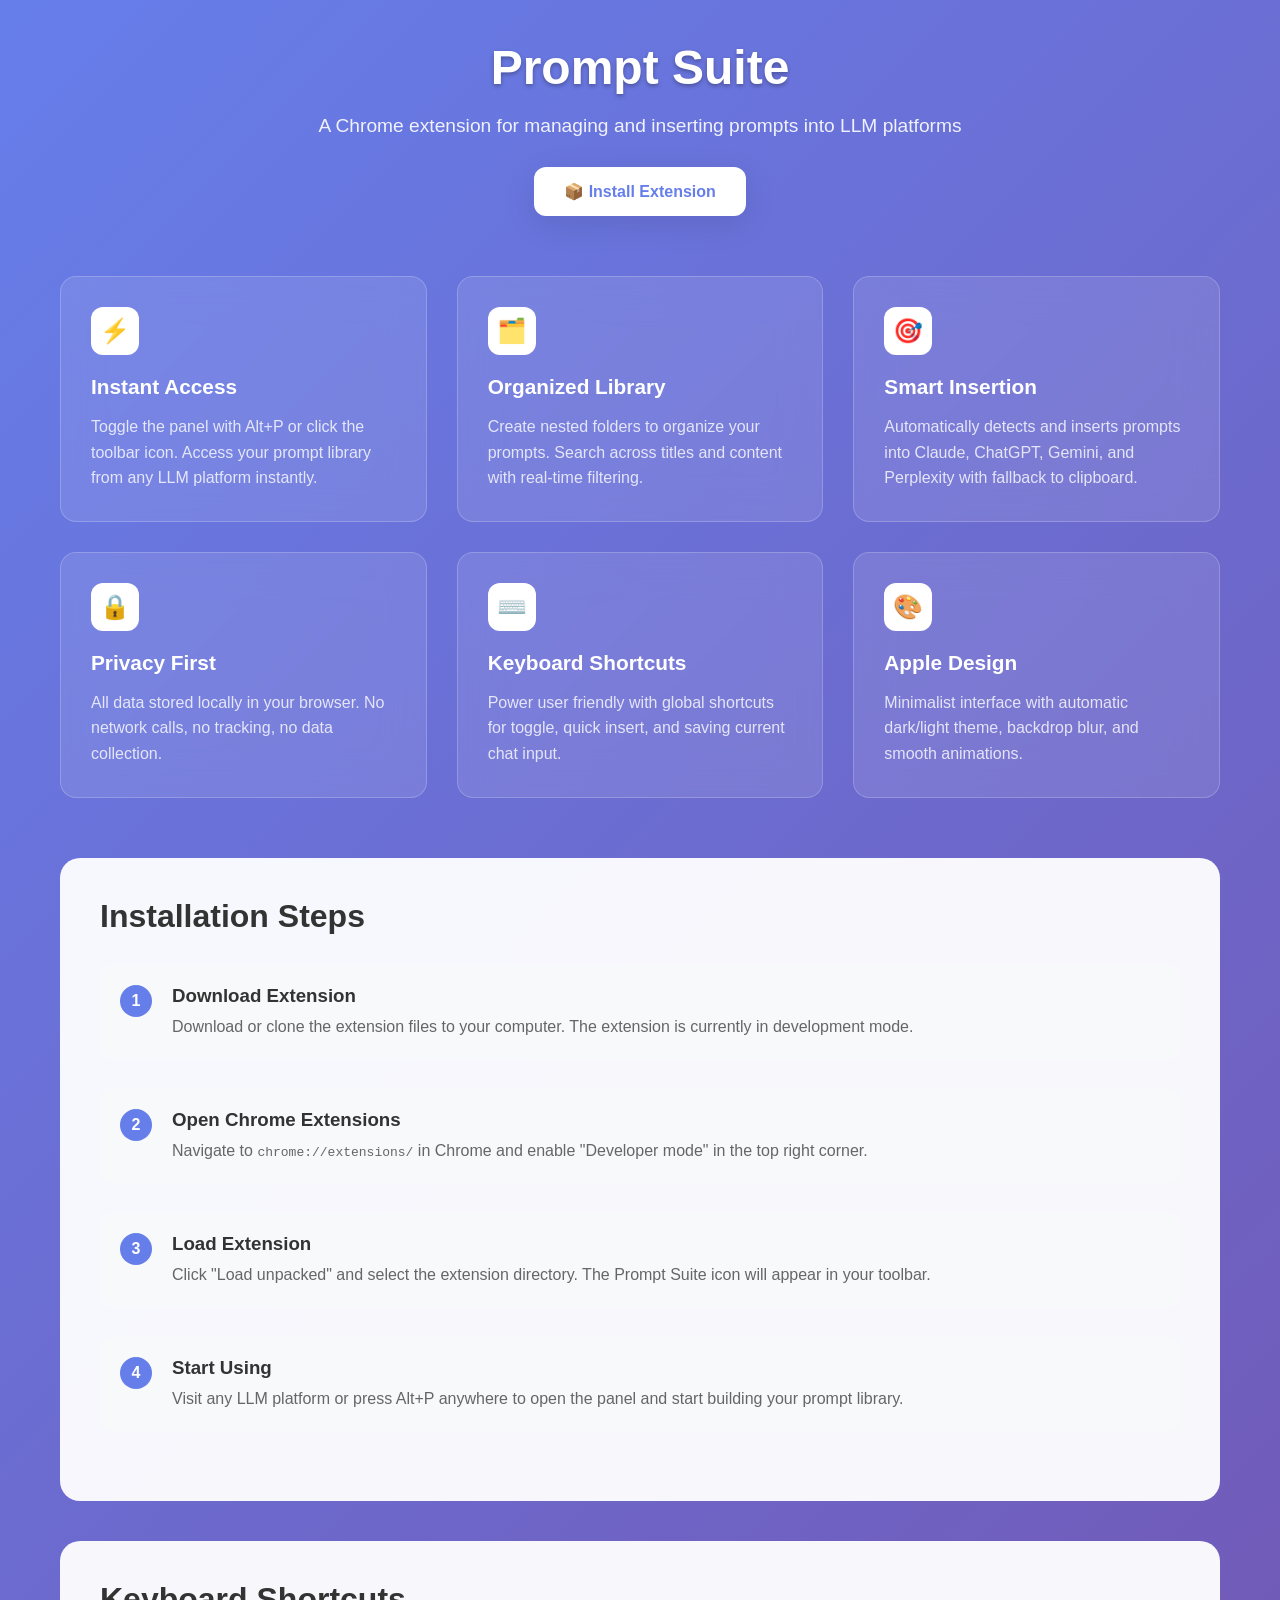
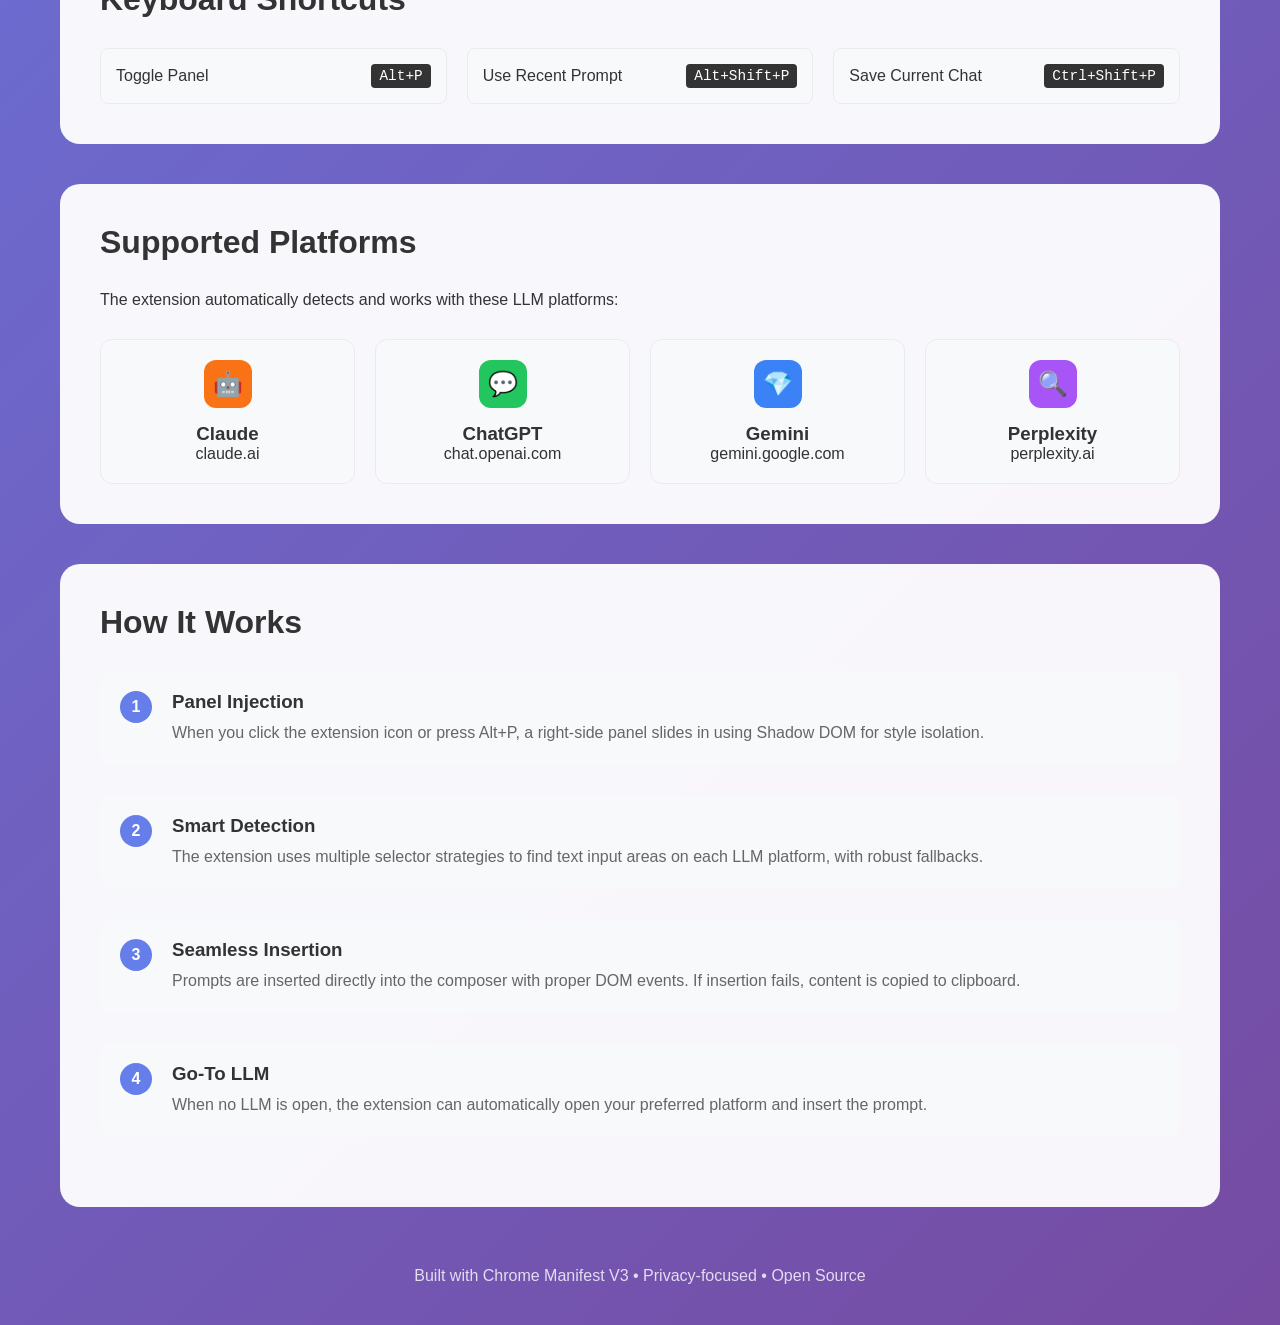
==== demo/index.html @ 26f1d1a6 "Update extension name and remove Grok support to streamline functionality Rename the Chrome extensio" ====
<!DOCTYPE html>
<html lang="en">
<head>
    <meta charset="UTF-8">
    <meta name="viewport" content="width=device-width, initial-scale=1.0">
    <title>Prompt Suite Chrome Extension - Demo</title>
    <style>
        * {
            margin: 0;
            padding: 0;
            box-sizing: border-box;
        }
        
        body {
            font-family: -apple-system, BlinkMacSystemFont, 'Segoe UI', Roboto, sans-serif;
            background: linear-gradient(135deg, #667eea 0%, #764ba2 100%);
            min-height: 100vh;
            color: #333;
        }
        
        .container {
            max-width: 1200px;
            margin: 0 auto;
            padding: 40px 20px;
        }
        
        .header {
            text-align: center;
            margin-bottom: 60px;
        }
        
        .header h1 {
            font-size: 3rem;
            font-weight: 700;
            color: white;
            margin-bottom: 20px;
            text-shadow: 0 2px 4px rgba(0,0,0,0.3);
        }
        
        .header p {
            font-size: 1.2rem;
            color: rgba(255,255,255,0.9);
            margin-bottom: 30px;
        }
        
        .install-button {
            display: inline-flex;
            align-items: center;
            gap: 12px;
            background: white;
            color: #667eea;
            padding: 15px 30px;
            border-radius: 12px;
            text-decoration: none;
            font-weight: 600;
            box-shadow: 0 8px 32px rgba(0,0,0,0.1);
            transition: all 0.3s ease;
        }
        
        .install-button:hover {
            transform: translateY(-2px);
            box-shadow: 0 12px 40px rgba(0,0,0,0.15);
        }
        
        .features {
            display: grid;
            grid-template-columns: repeat(auto-fit, minmax(300px, 1fr));
            gap: 30px;
            margin-bottom: 60px;
        }
        
        .feature-card {
            background: rgba(255,255,255,0.1);
            backdrop-filter: blur(20px);
            border-radius: 16px;
            padding: 30px;
            border: 1px solid rgba(255,255,255,0.2);
        }
        
        .feature-icon {
            width: 48px;
            height: 48px;
            background: white;
            border-radius: 12px;
            display: flex;
            align-items: center;
            justify-content: center;
            margin-bottom: 20px;
            font-size: 24px;
        }
        
        .feature-card h3 {
            color: white;
            font-size: 1.3rem;
            margin-bottom: 15px;
        }
        
        .feature-card p {
            color: rgba(255,255,255,0.8);
            line-height: 1.6;
        }
        
        .demo-section {
            background: rgba(255,255,255,0.95);
            border-radius: 20px;
            padding: 40px;
            margin-bottom: 40px;
        }
        
        .demo-section h2 {
            font-size: 2rem;
            margin-bottom: 30px;
            color: #333;
        }
        
        .step {
            display: flex;
            align-items: flex-start;
            margin-bottom: 30px;
            padding: 20px;
            background: #f8f9fa;
            border-radius: 12px;
        }
        
        .step-number {
            width: 32px;
            height: 32px;
            background: #667eea;
            color: white;
            border-radius: 50%;
            display: flex;
            align-items: center;
            justify-content: center;
            font-weight: 600;
            margin-right: 20px;
            flex-shrink: 0;
        }
        
        .step-content h3 {
            margin-bottom: 8px;
            color: #333;
        }
        
        .step-content p {
            color: #666;
            line-height: 1.5;
        }
        
        .keyboard-shortcuts {
            display: grid;
            grid-template-columns: repeat(auto-fit, minmax(250px, 1fr));
            gap: 20px;
        }
        
        .shortcut {
            display: flex;
            justify-content: space-between;
            align-items: center;
            padding: 15px;
            background: #f8f9fa;
            border-radius: 8px;
            border: 1px solid #e9ecef;
        }
        
        .shortcut-key {
            background: #333;
            color: white;
            padding: 4px 8px;
            border-radius: 4px;
            font-family: monospace;
            font-size: 0.9rem;
        }
        
        .platforms {
            display: grid;
            grid-template-columns: repeat(auto-fit, minmax(200px, 1fr));
            gap: 20px;
            margin-top: 30px;
        }
        
        .platform {
            text-align: center;
            padding: 20px;
            background: #f8f9fa;
            border-radius: 12px;
            border: 1px solid #e9ecef;
        }
        
        .platform-icon {
            width: 48px;
            height: 48px;
            margin: 0 auto 15px;
            border-radius: 12px;
            display: flex;
            align-items: center;
            justify-content: center;
            font-size: 24px;
            color: white;
        }
        
        .claude { background: #f97316; }
        .chatgpt { background: #22c55e; }
        .gemini { background: #3b82f6; }
        .perplexity { background: #a855f7; }
        
        .footer {
            text-align: center;
            color: rgba(255,255,255,0.8);
            margin-top: 60px;
        }
        
        @media (max-width: 768px) {
            .header h1 {
                font-size: 2rem;
            }
            
            .container {
                padding: 20px 15px;
            }
            
            .demo-section {
                padding: 25px;
            }
            
            .step {
                flex-direction: column;
                text-align: center;
            }
            
            .step-number {
                margin-right: 0;
                margin-bottom: 15px;
            }
        }
    </style>
</head>
<body>
    <div class="container">
        <div class="header">
            <h1>Prompt Suite</h1>
            <p>A Chrome extension for managing and inserting prompts into LLM platforms</p>
            <a href="#installation" class="install-button">
                📦 Install Extension
            </a>
        </div>

        <div class="features">
            <div class="feature-card">
                <div class="feature-icon">⚡</div>
                <h3>Instant Access</h3>
                <p>Toggle the panel with Alt+P or click the toolbar icon. Access your prompt library from any LLM platform instantly.</p>
            </div>
            
            <div class="feature-card">
                <div class="feature-icon">🗂️</div>
                <h3>Organized Library</h3>
                <p>Create nested folders to organize your prompts. Search across titles and content with real-time filtering.</p>
            </div>
            
            <div class="feature-card">
                <div class="feature-icon">🎯</div>
                <h3>Smart Insertion</h3>
                <p>Automatically detects and inserts prompts into Claude, ChatGPT, Gemini, and Perplexity with fallback to clipboard.</p>
            </div>
            
            <div class="feature-card">
                <div class="feature-icon">🔒</div>
                <h3>Privacy First</h3>
                <p>All data stored locally in your browser. No network calls, no tracking, no data collection.</p>
            </div>
            
            <div class="feature-card">
                <div class="feature-icon">⌨️</div>
                <h3>Keyboard Shortcuts</h3>
                <p>Power user friendly with global shortcuts for toggle, quick insert, and saving current chat input.</p>
            </div>
            
            <div class="feature-card">
                <div class="feature-icon">🎨</div>
                <h3>Apple Design</h3>
                <p>Minimalist interface with automatic dark/light theme, backdrop blur, and smooth animations.</p>
            </div>
        </div>

        <div class="demo-section">
            <h2 id="installation">Installation Steps</h2>
            
            <div class="step">
                <div class="step-number">1</div>
                <div class="step-content">
                    <h3>Download Extension</h3>
                    <p>Download or clone the extension files to your computer. The extension is currently in development mode.</p>
                </div>
            </div>
            
            <div class="step">
                <div class="step-number">2</div>
                <div class="step-content">
                    <h3>Open Chrome Extensions</h3>
                    <p>Navigate to <code>chrome://extensions/</code> in Chrome and enable "Developer mode" in the top right corner.</p>
                </div>
            </div>
            
            <div class="step">
                <div class="step-number">3</div>
                <div class="step-content">
                    <h3>Load Extension</h3>
                    <p>Click "Load unpacked" and select the extension directory. The Prompt Suite icon will appear in your toolbar.</p>
                </div>
            </div>
            
            <div class="step">
                <div class="step-number">4</div>
                <div class="step-content">
                    <h3>Start Using</h3>
                    <p>Visit any LLM platform or press Alt+P anywhere to open the panel and start building your prompt library.</p>
                </div>
            </div>
        </div>

        <div class="demo-section">
            <h2>Keyboard Shortcuts</h2>
            <div class="keyboard-shortcuts">
                <div class="shortcut">
                    <span>Toggle Panel</span>
                    <span class="shortcut-key">Alt+P</span>
                </div>
                <div class="shortcut">
                    <span>Use Recent Prompt</span>
                    <span class="shortcut-key">Alt+Shift+P</span>
                </div>
                <div class="shortcut">
                    <span>Save Current Chat</span>
                    <span class="shortcut-key">Ctrl+Shift+P</span>
                </div>
            </div>
        </div>

        <div class="demo-section">
            <h2>Supported Platforms</h2>
            <p>The extension automatically detects and works with these LLM platforms:</p>
            
            <div class="platforms">
                <div class="platform">
                    <div class="platform-icon claude">🤖</div>
                    <h3>Claude</h3>
                    <p>claude.ai</p>
                </div>
                
                <div class="platform">
                    <div class="platform-icon chatgpt">💬</div>
                    <h3>ChatGPT</h3>
                    <p>chat.openai.com</p>
                </div>
                
                <div class="platform">
                    <div class="platform-icon gemini">💎</div>
                    <h3>Gemini</h3>
                    <p>gemini.google.com</p>
                </div>
                
                <div class="platform">
                    <div class="platform-icon perplexity">🔍</div>
                    <h3>Perplexity</h3>
                    <p>perplexity.ai</p>
                </div>
            </div>
        </div>

        <div class="demo-section">
            <h2>How It Works</h2>
            
            <div class="step">
                <div class="step-number">1</div>
                <div class="step-content">
                    <h3>Panel Injection</h3>
                    <p>When you click the extension icon or press Alt+P, a right-side panel slides in using Shadow DOM for style isolation.</p>
                </div>
            </div>
            
            <div class="step">
                <div class="step-number">2</div>
                <div class="step-content">
                    <h3>Smart Detection</h3>
                    <p>The extension uses multiple selector strategies to find text input areas on each LLM platform, with robust fallbacks.</p>
                </div>
            </div>
            
            <div class="step">
                <div class="step-number">3</div>
                <div class="step-content">
                    <h3>Seamless Insertion</h3>
                    <p>Prompts are inserted directly into the composer with proper DOM events. If insertion fails, content is copied to clipboard.</p>
                </div>
            </div>
            
            <div class="step">
                <div class="step-number">4</div>
                <div class="step-content">
                    <h3>Go-To LLM</h3>
                    <p>When no LLM is open, the extension can automatically open your preferred platform and insert the prompt.</p>
                </div>
            </div>
        </div>

        <div class="footer">
            <p>Built with Chrome Manifest V3 • Privacy-focused • Open Source</p>
        </div>
    </div>
</body>
</html>
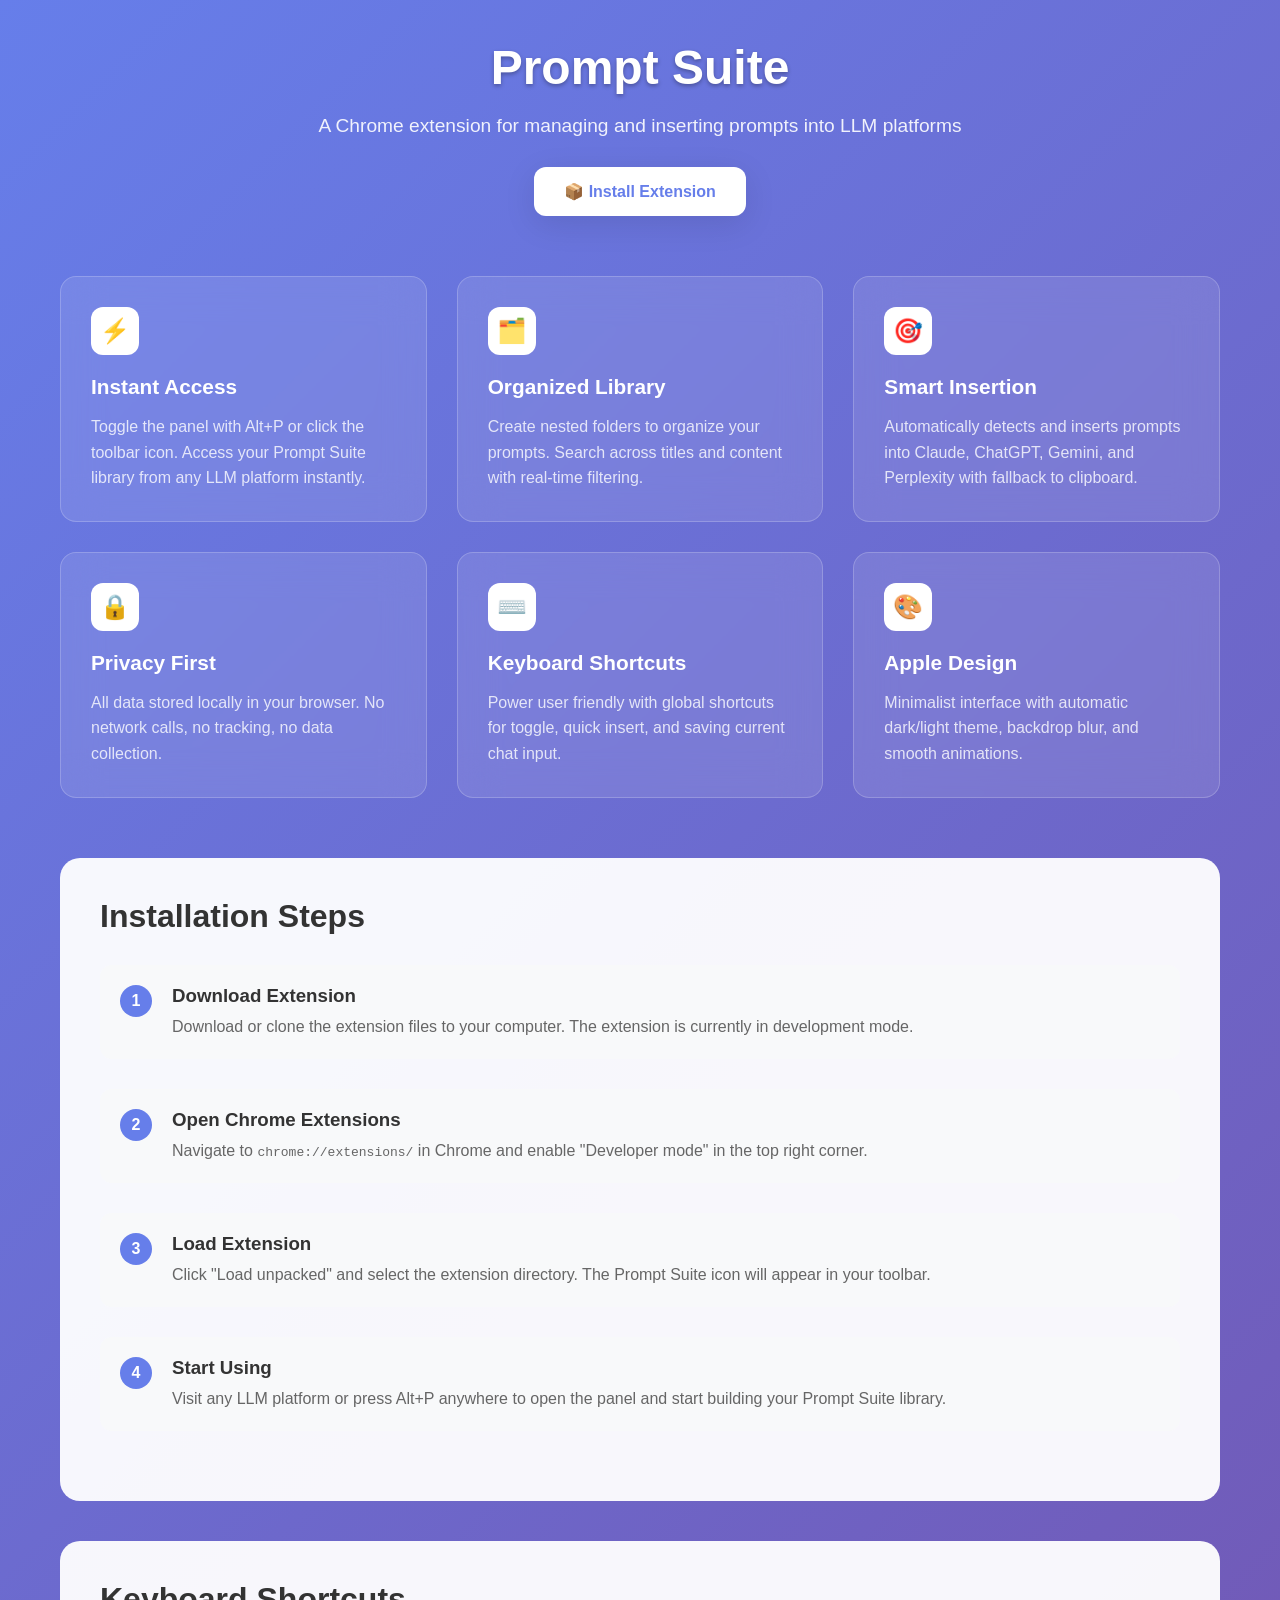
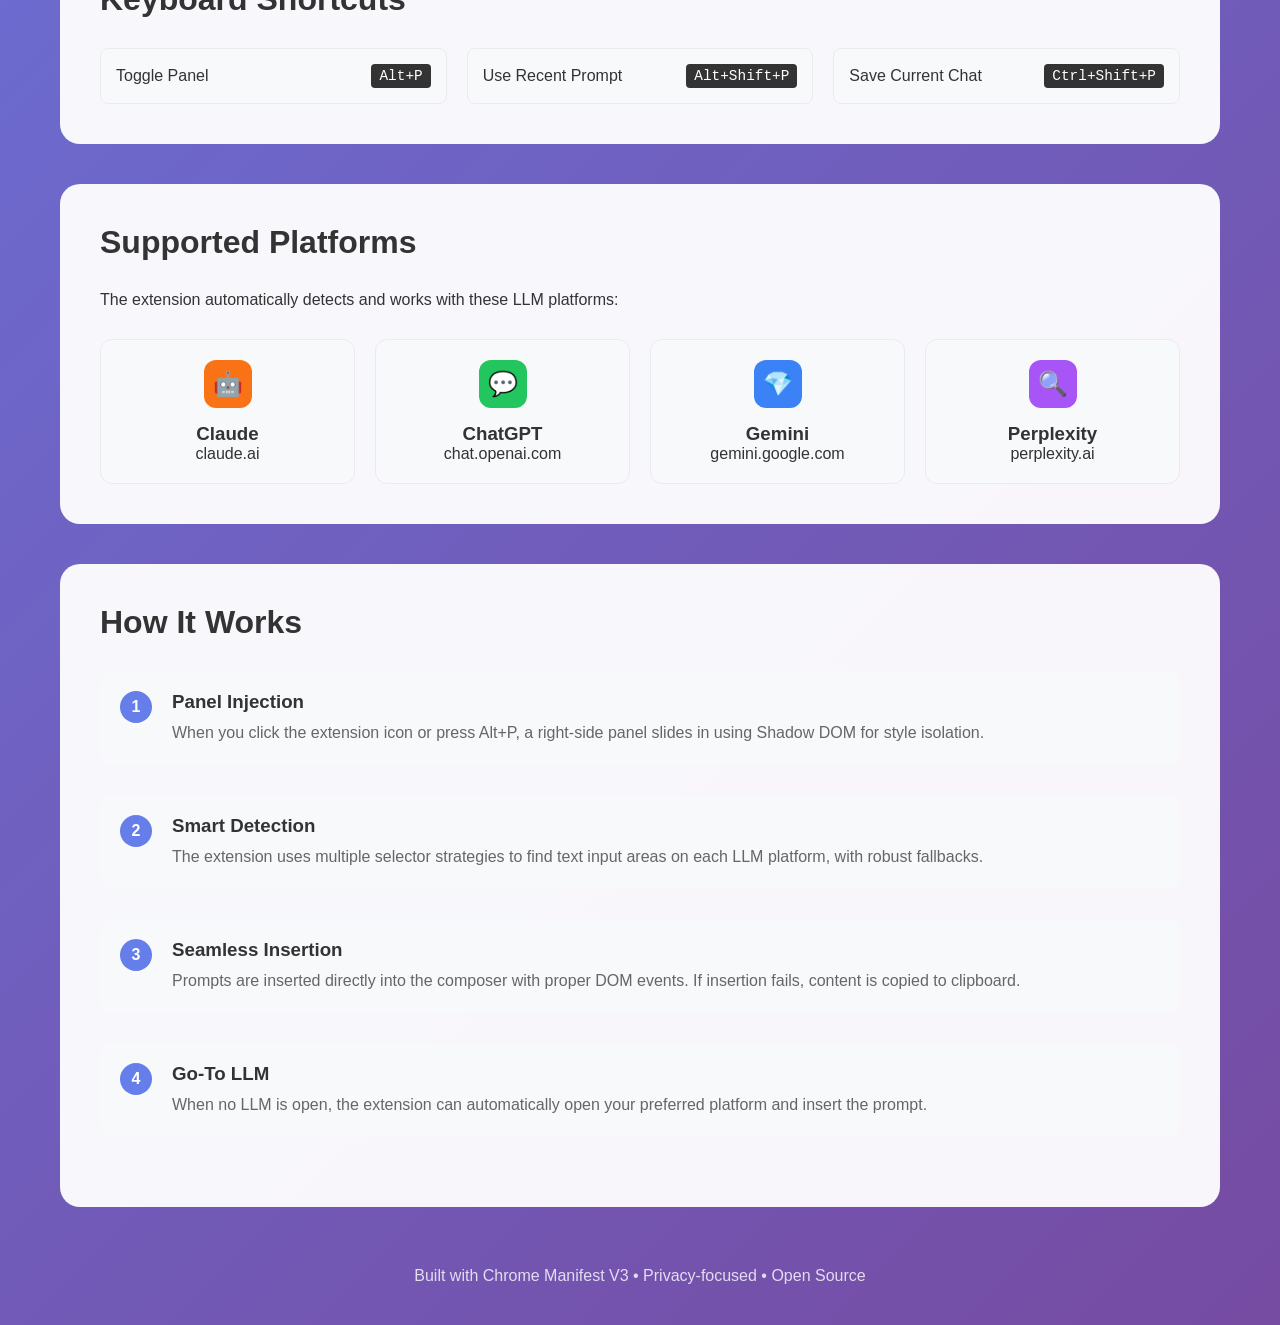
==== commit a7272f6b: "Update user-facing text to refer to the Prompt Suite Update all instances of "Prompt library" to "Pr" ====
--- a/demo/index.html
+++ b/demo/index.html
@@ -248,7 +248,7 @@
             <div class="feature-card">
                 <div class="feature-icon">⚡</div>
                 <h3>Instant Access</h3>
-                <p>Toggle the panel with Alt+P or click the toolbar icon. Access your prompt library from any LLM platform instantly.</p>
+                <p>Toggle the panel with Alt+P or click the toolbar icon. Access your Prompt Suite library from any LLM platform instantly.</p>
             </div>
             
             <div class="feature-card">
@@ -313,7 +313,7 @@
                 <div class="step-number">4</div>
                 <div class="step-content">
                     <h3>Start Using</h3>
-                    <p>Visit any LLM platform or press Alt+P anywhere to open the panel and start building your prompt library.</p>
+                    <p>Visit any LLM platform or press Alt+P anywhere to open the panel and start building your Prompt Suite library.</p>
                 </div>
             </div>
         </div>
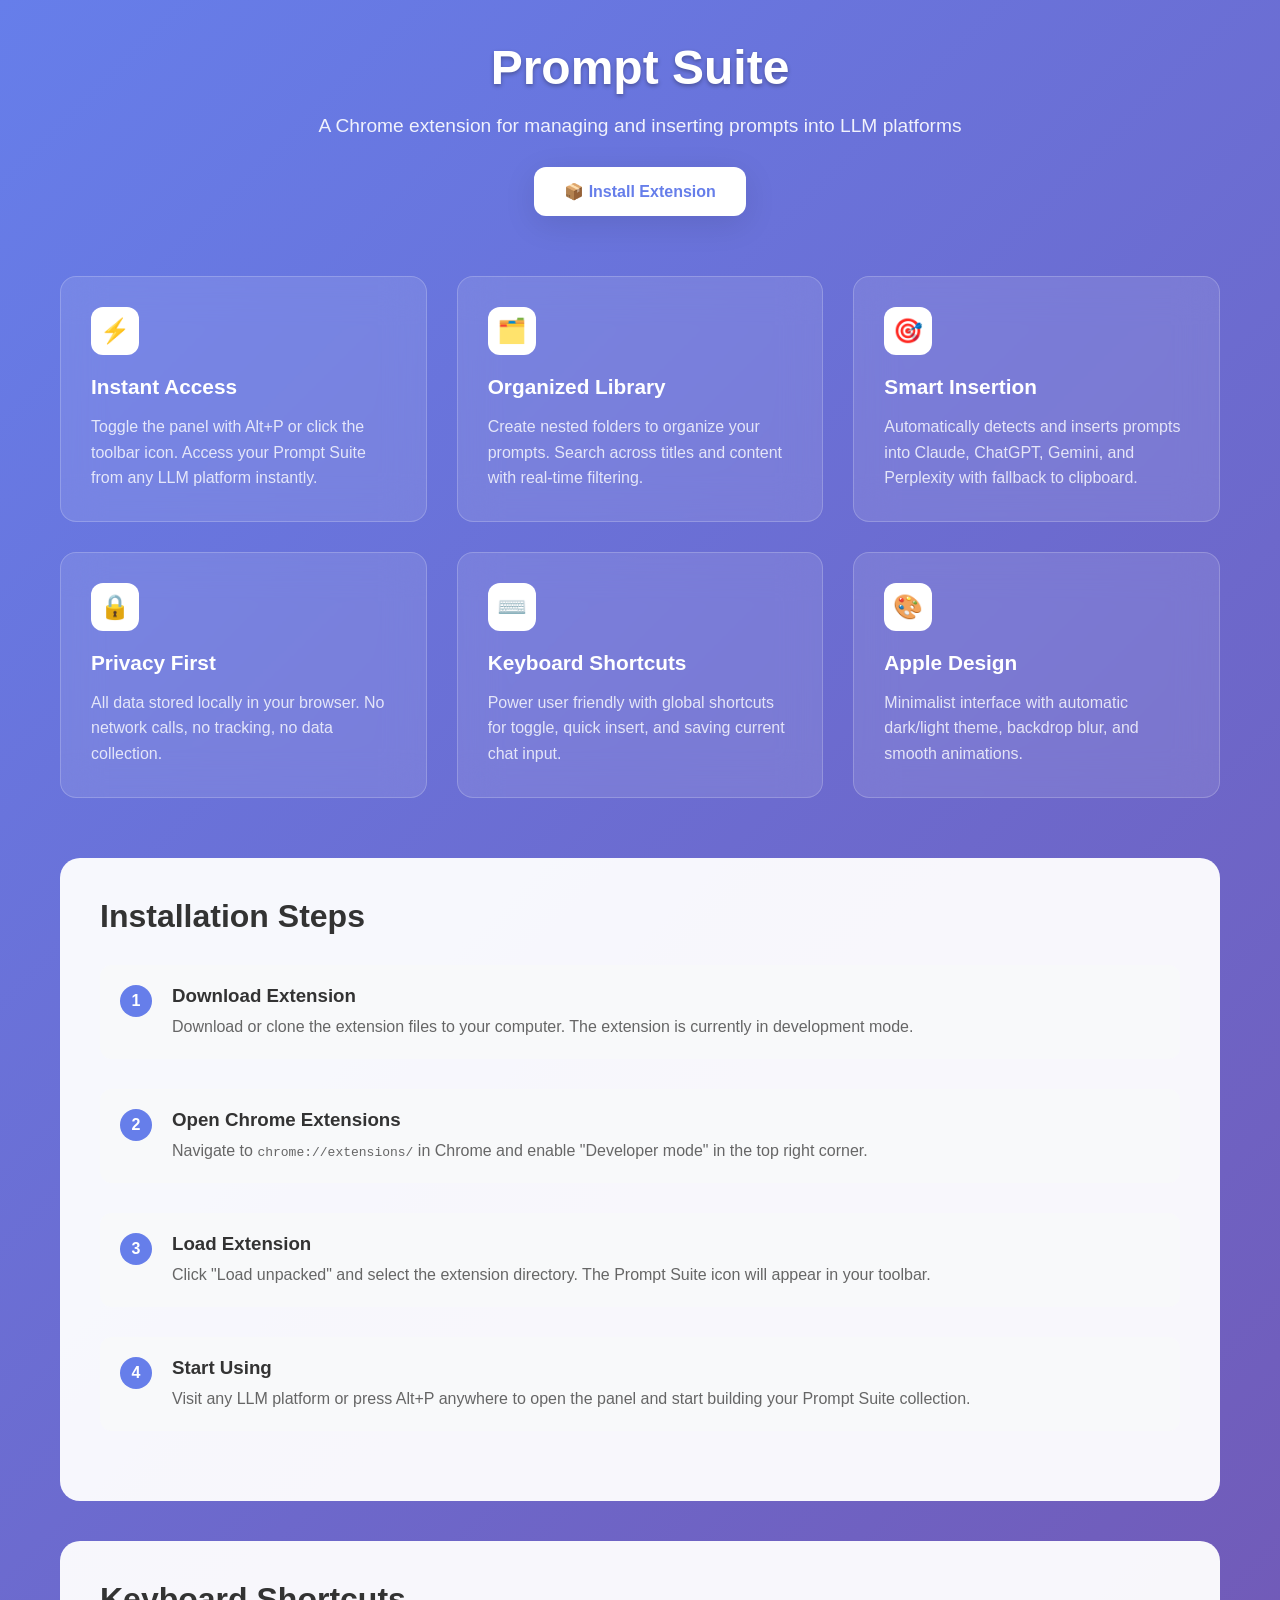
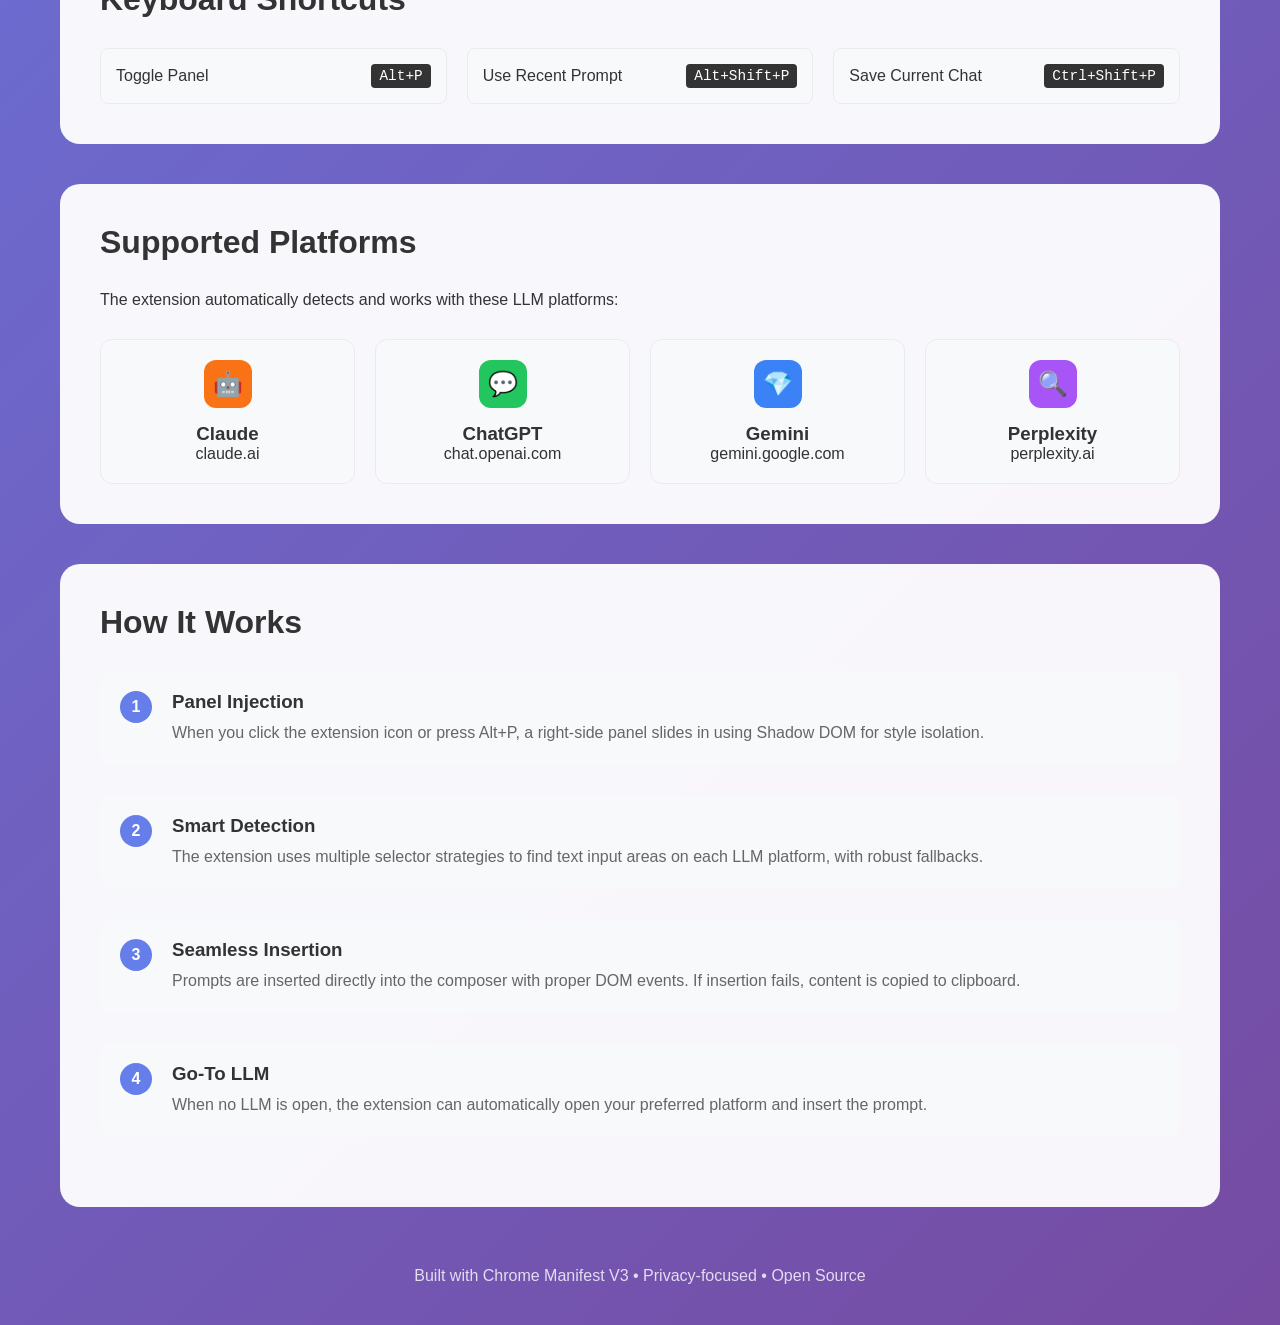
==== commit 39771db2: "Update user-facing text to remove "library" reference Adjust all user-facing text to refer to "Promp" ====
--- a/demo/index.html
+++ b/demo/index.html
@@ -248,7 +248,7 @@
             <div class="feature-card">
                 <div class="feature-icon">⚡</div>
                 <h3>Instant Access</h3>
-                <p>Toggle the panel with Alt+P or click the toolbar icon. Access your Prompt Suite library from any LLM platform instantly.</p>
+                <p>Toggle the panel with Alt+P or click the toolbar icon. Access your Prompt Suite from any LLM platform instantly.</p>
             </div>
             
             <div class="feature-card">
@@ -313,7 +313,7 @@
                 <div class="step-number">4</div>
                 <div class="step-content">
                     <h3>Start Using</h3>
-                    <p>Visit any LLM platform or press Alt+P anywhere to open the panel and start building your Prompt Suite library.</p>
+                    <p>Visit any LLM platform or press Alt+P anywhere to open the panel and start building your Prompt Suite collection.</p>
                 </div>
             </div>
         </div>
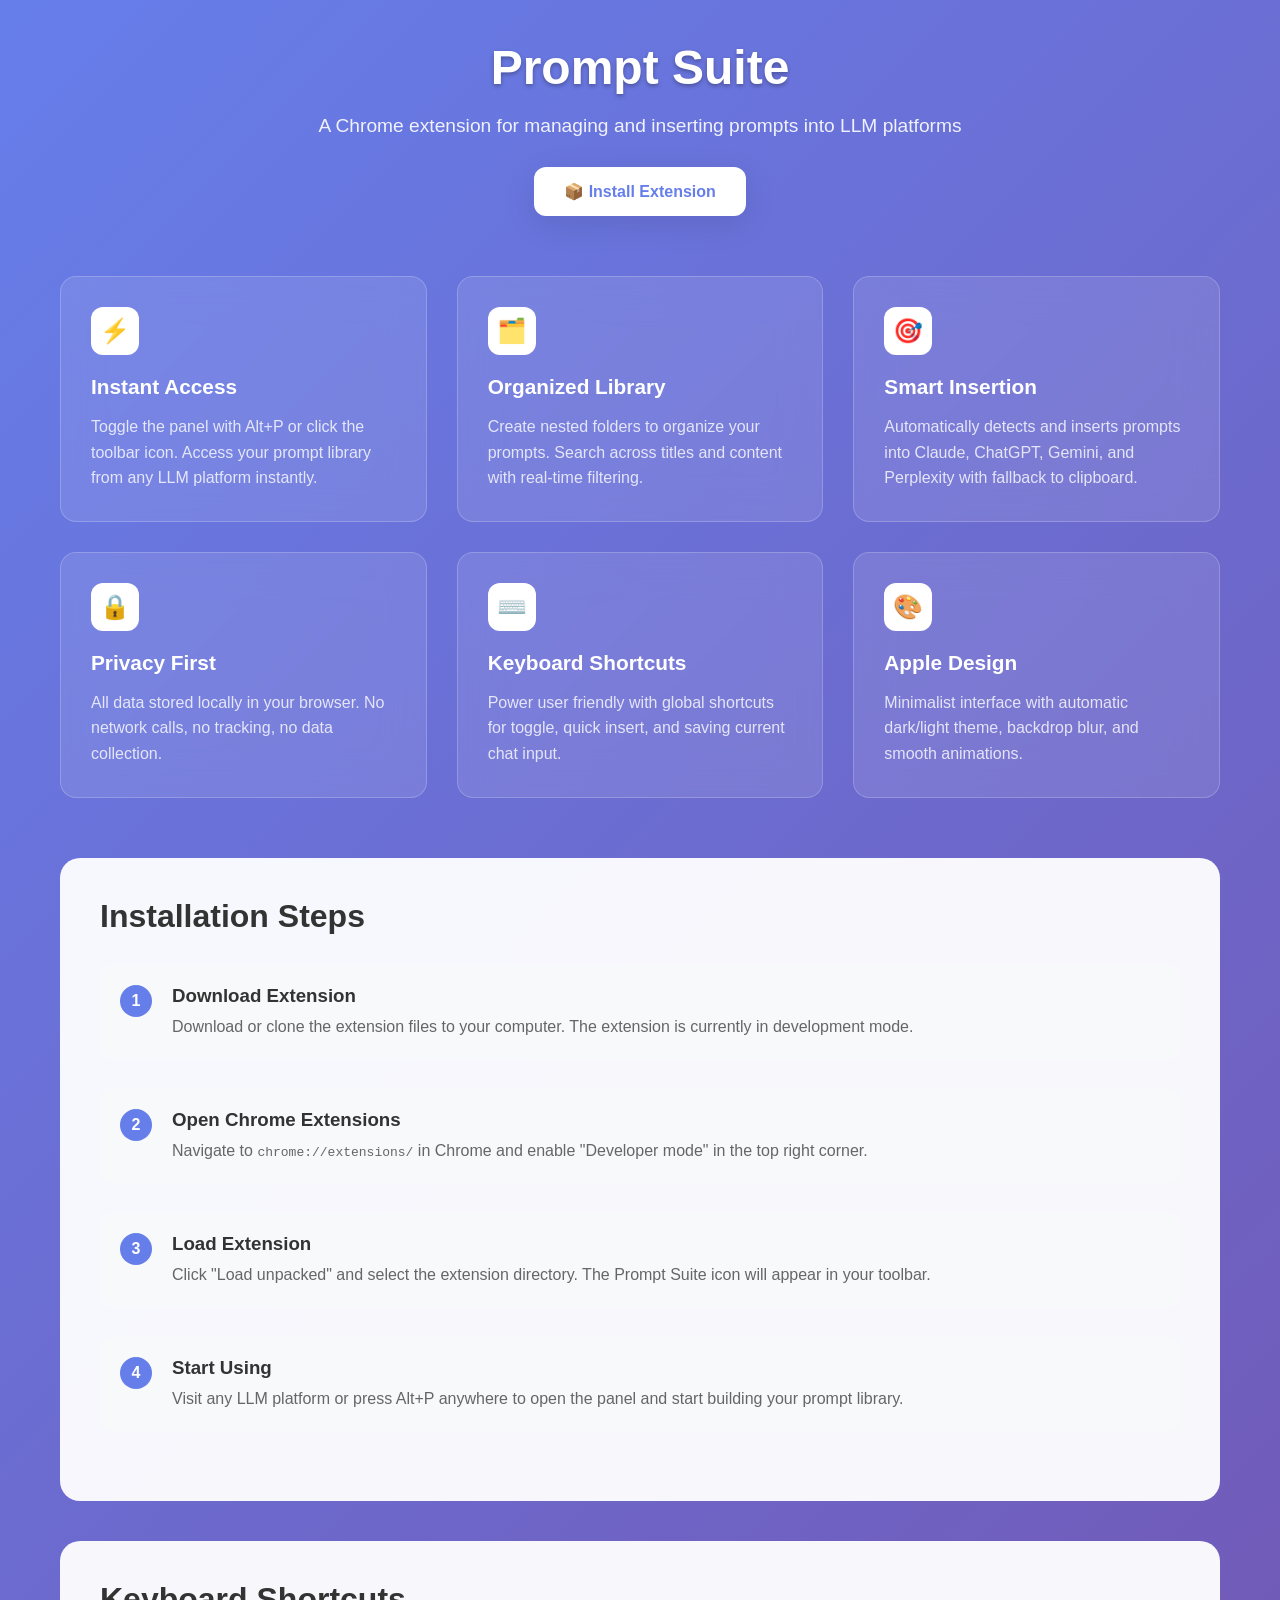
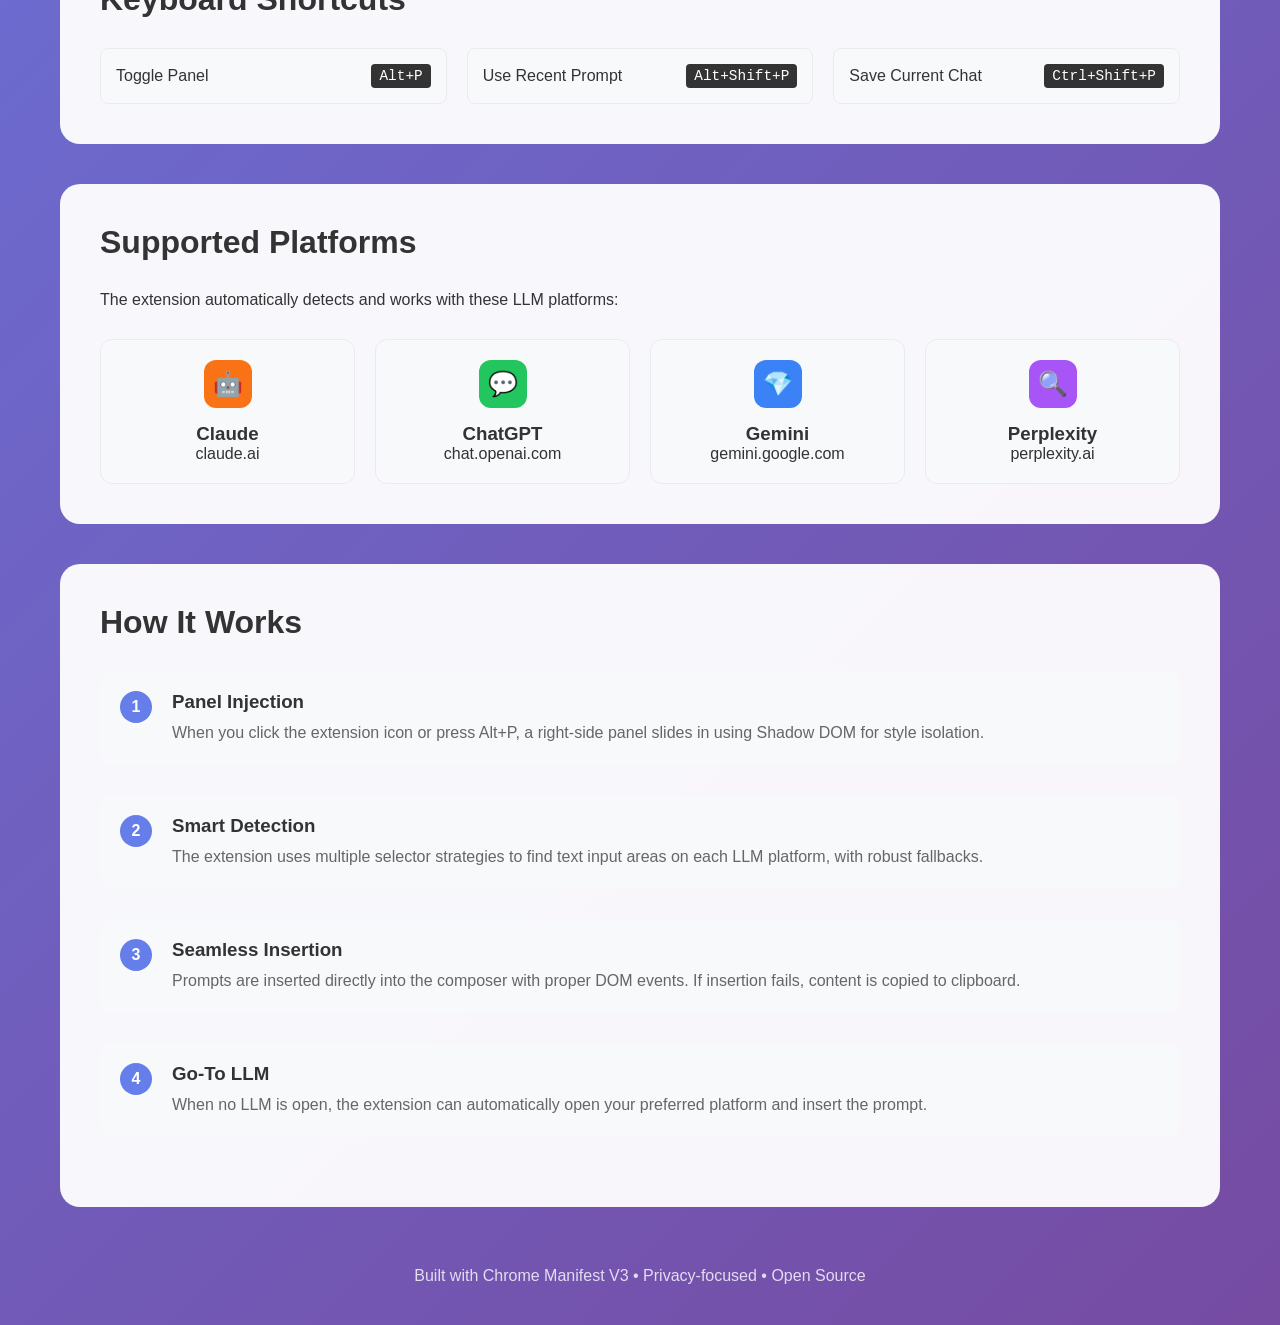
==== commit dd33b7f2: "Update extension name to Prompt Library for consistency Refactors the Chrome extension's codebase an" ====
--- a/demo/index.html
+++ b/demo/index.html
@@ -248,7 +248,7 @@
             <div class="feature-card">
                 <div class="feature-icon">⚡</div>
                 <h3>Instant Access</h3>
-                <p>Toggle the panel with Alt+P or click the toolbar icon. Access your Prompt Suite from any LLM platform instantly.</p>
+                <p>Toggle the panel with Alt+P or click the toolbar icon. Access your prompt library from any LLM platform instantly.</p>
             </div>
             
             <div class="feature-card">
@@ -313,7 +313,7 @@
                 <div class="step-number">4</div>
                 <div class="step-content">
                     <h3>Start Using</h3>
-                    <p>Visit any LLM platform or press Alt+P anywhere to open the panel and start building your Prompt Suite collection.</p>
+                    <p>Visit any LLM platform or press Alt+P anywhere to open the panel and start building your prompt library.</p>
                 </div>
             </div>
         </div>
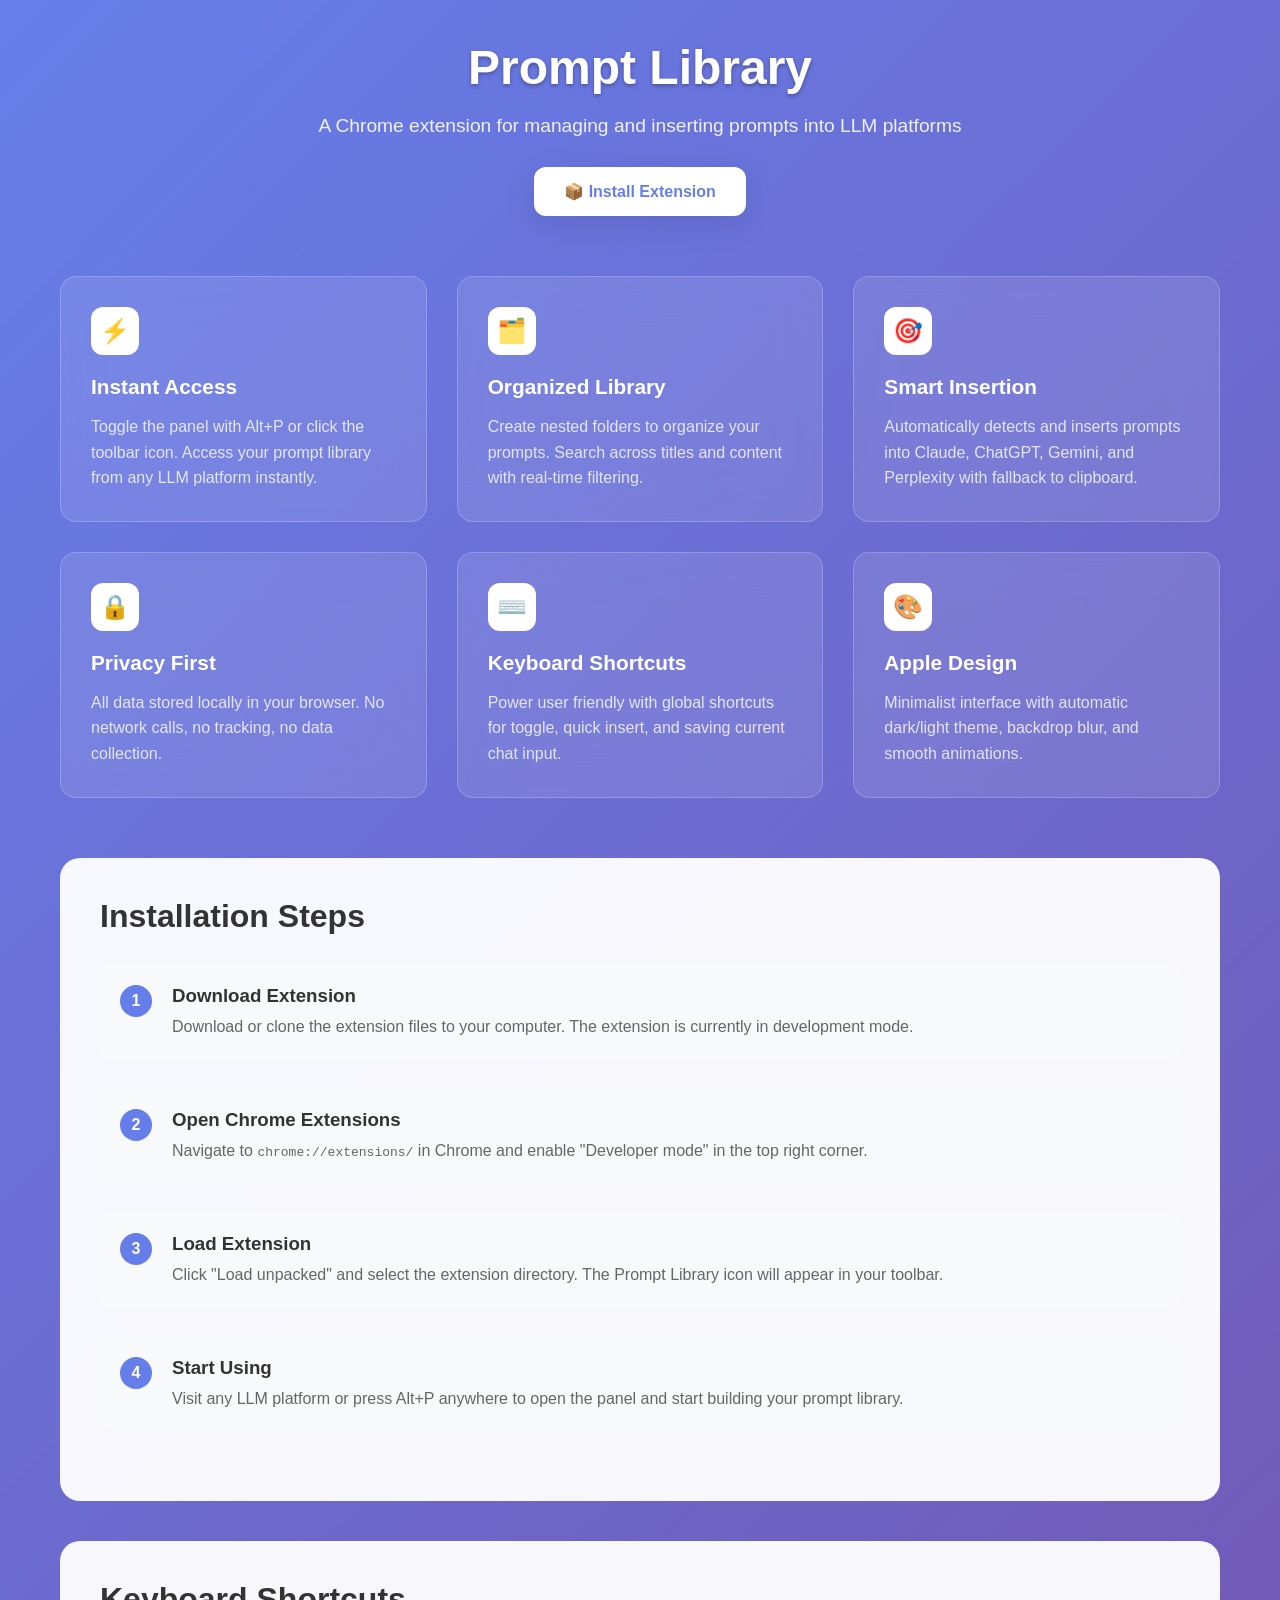
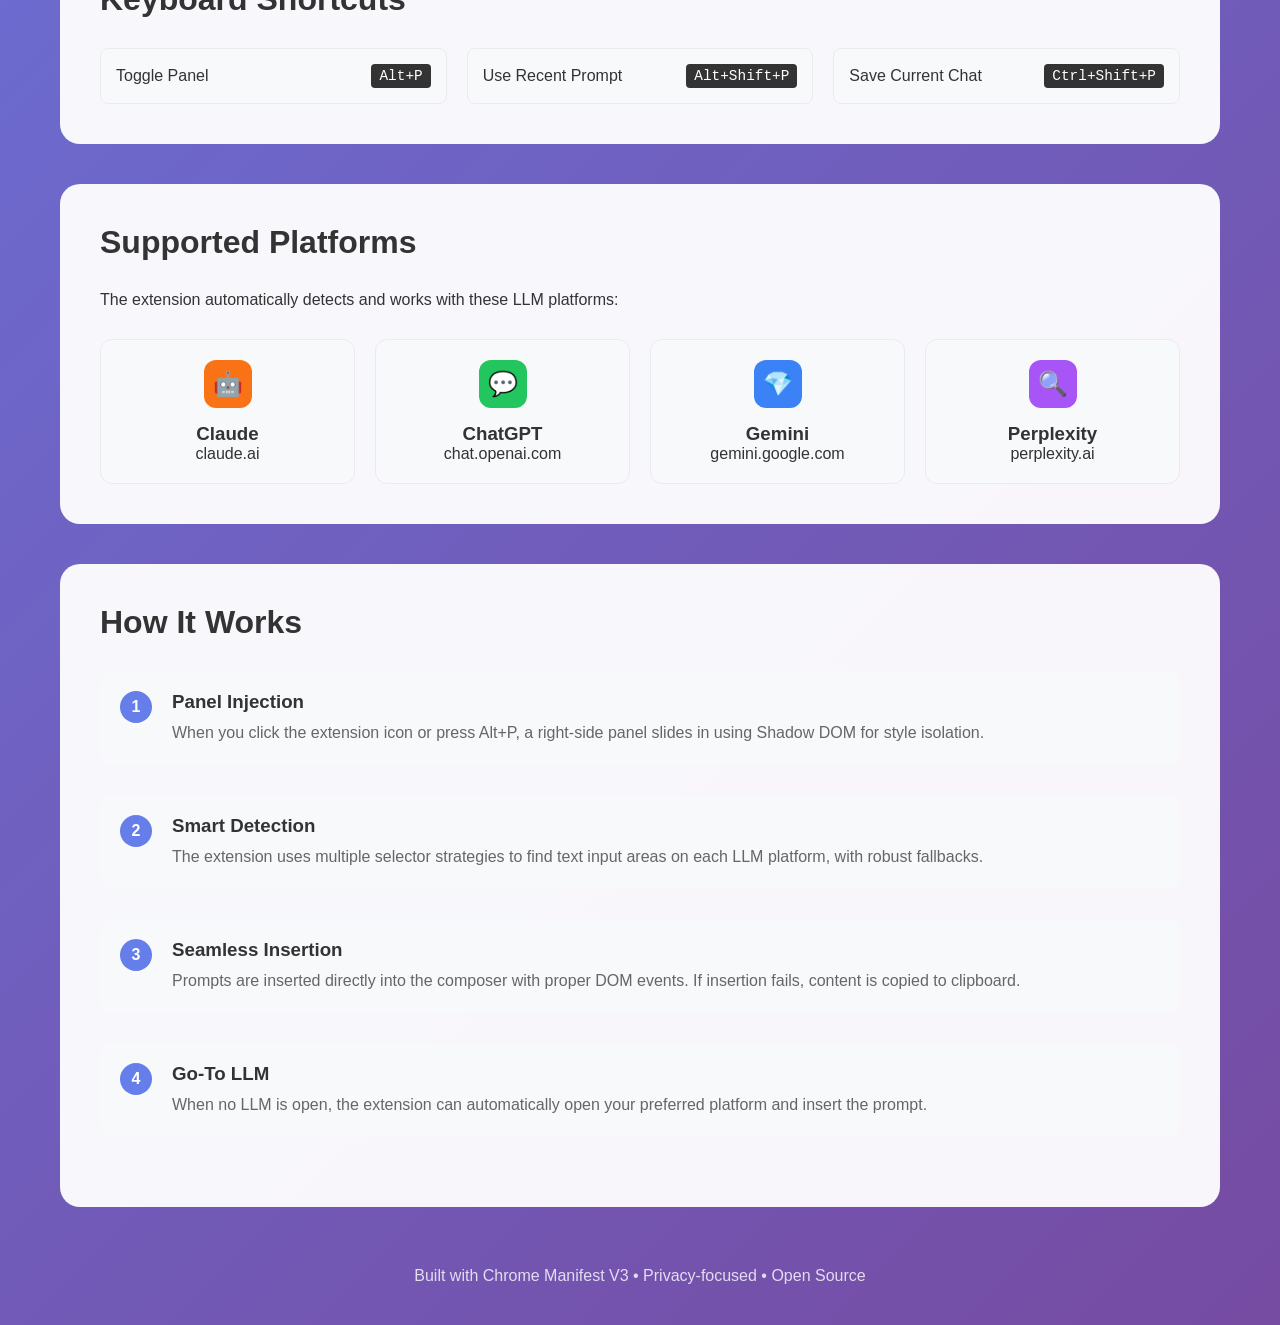
==== commit 304ec86e: "Saved your changes before starting work Replit-Commit-Author: Agent Replit-Commit-Session-Id: 22b0e3" ====
--- a/demo/index.html
+++ b/demo/index.html
@@ -3,7 +3,7 @@
 <head>
     <meta charset="UTF-8">
     <meta name="viewport" content="width=device-width, initial-scale=1.0">
-    <title>Prompt Suite Chrome Extension - Demo</title>
+    <title>Prompt Library Chrome Extension - Demo</title>
     <style>
         * {
             margin: 0;
@@ -237,7 +237,7 @@
 <body>
     <div class="container">
         <div class="header">
-            <h1>Prompt Suite</h1>
+            <h1>Prompt Library</h1>
             <p>A Chrome extension for managing and inserting prompts into LLM platforms</p>
             <a href="#installation" class="install-button">
                 📦 Install Extension
@@ -305,7 +305,7 @@
                 <div class="step-number">3</div>
                 <div class="step-content">
                     <h3>Load Extension</h3>
-                    <p>Click "Load unpacked" and select the extension directory. The Prompt Suite icon will appear in your toolbar.</p>
+                    <p>Click "Load unpacked" and select the extension directory. The Prompt Library icon will appear in your toolbar.</p>
                 </div>
             </div>
             
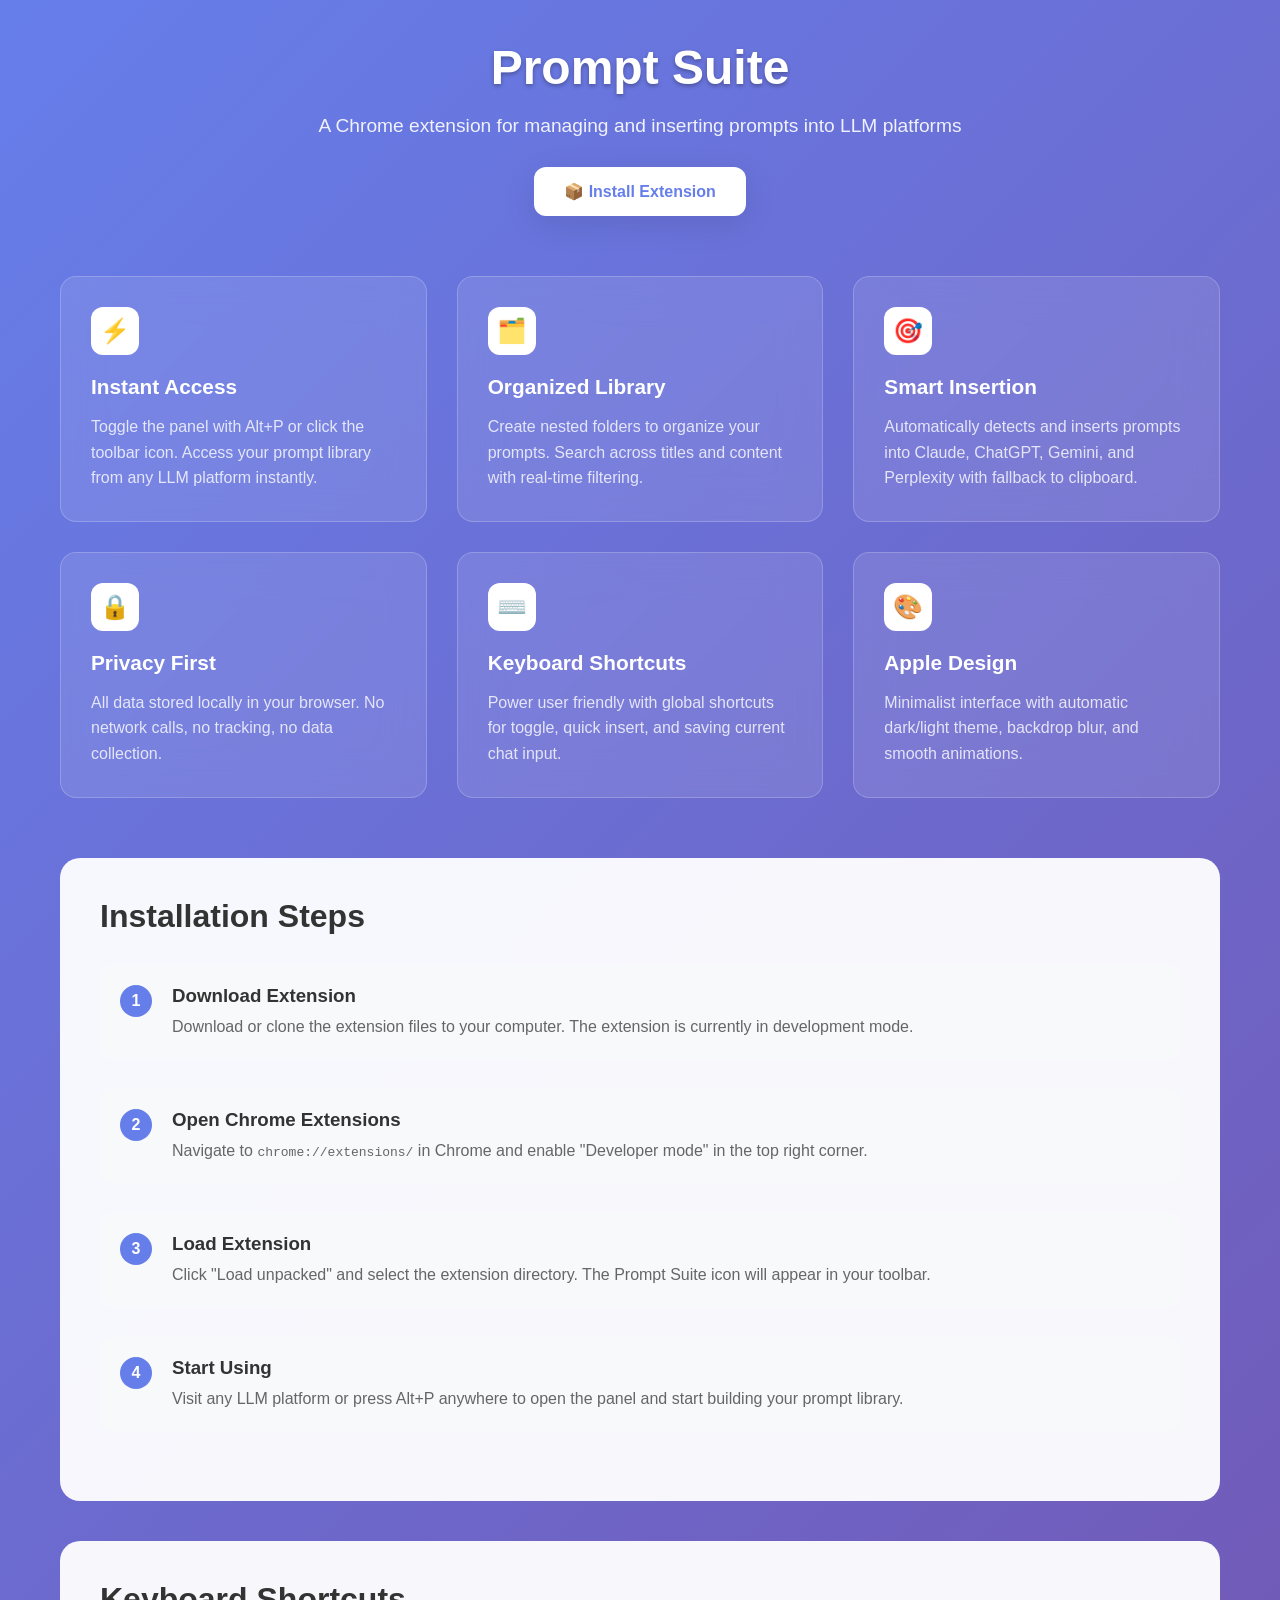
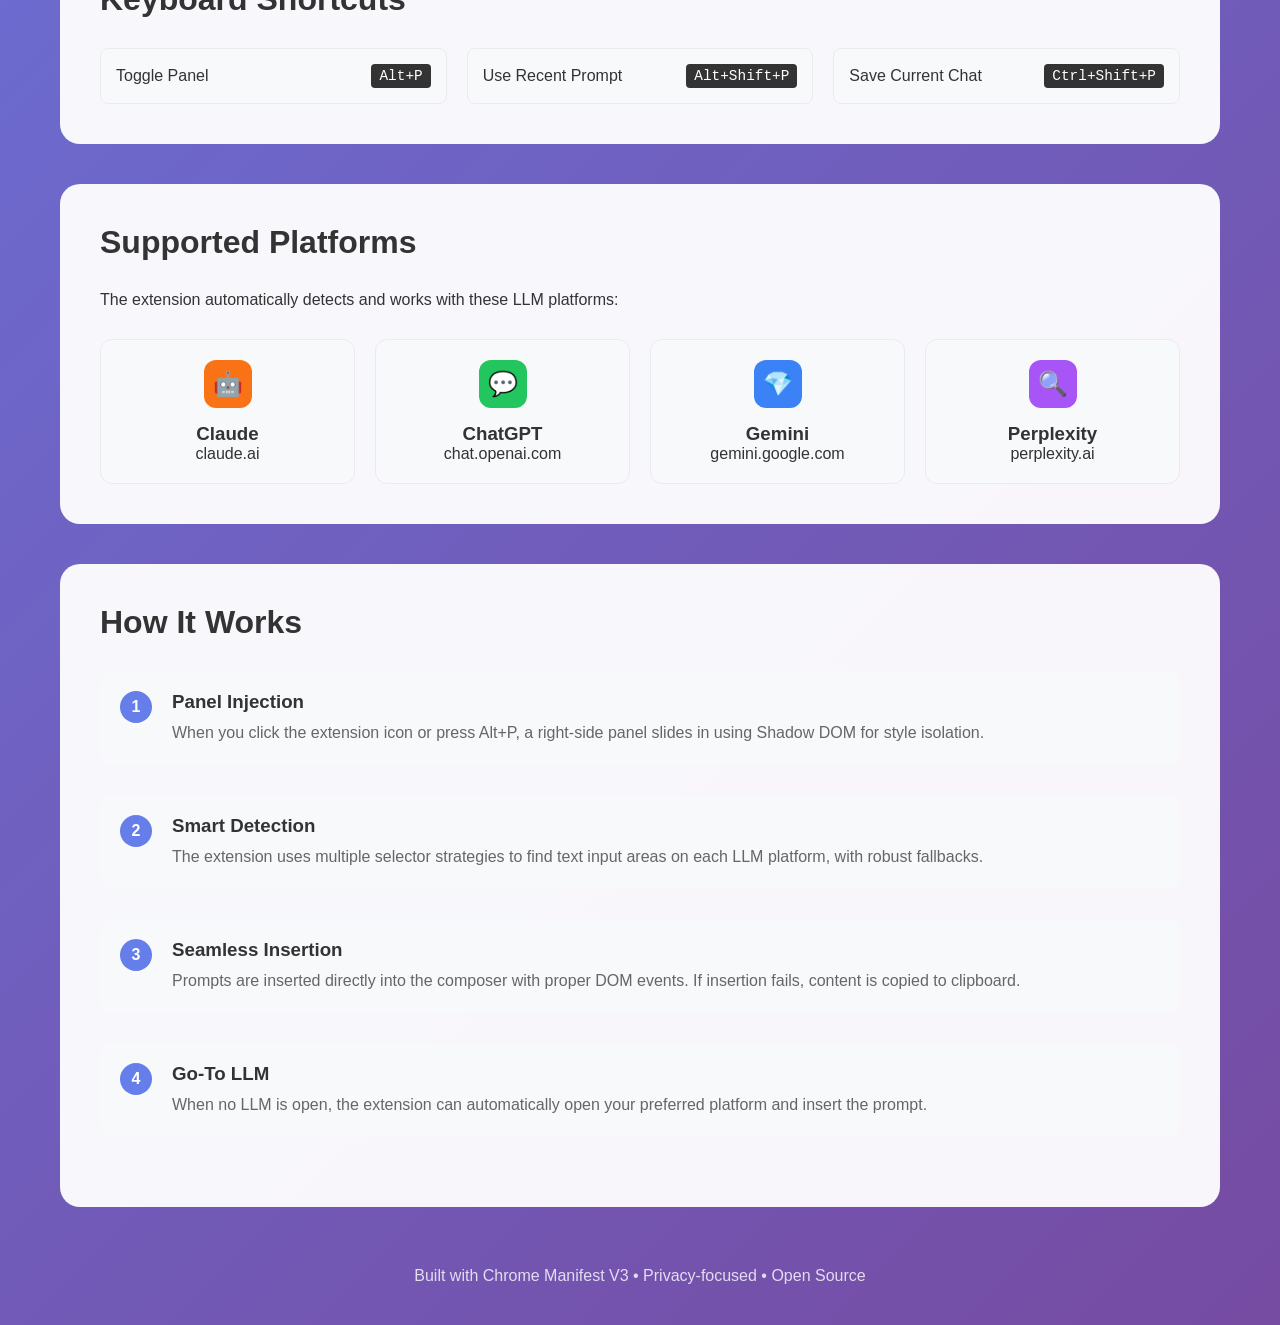
==== commit e5f1a6cb: "Update extension to use "Prompt Suite" branding across all files Rename the extension from "Prompt L" ====
--- a/demo/index.html
+++ b/demo/index.html
@@ -3,7 +3,7 @@
 <head>
     <meta charset="UTF-8">
     <meta name="viewport" content="width=device-width, initial-scale=1.0">
-    <title>Prompt Library Chrome Extension - Demo</title>
+    <title>Prompt Suite Chrome Extension - Demo</title>
     <style>
         * {
             margin: 0;
@@ -237,7 +237,7 @@
 <body>
     <div class="container">
         <div class="header">
-            <h1>Prompt Library</h1>
+            <h1>Prompt Suite</h1>
             <p>A Chrome extension for managing and inserting prompts into LLM platforms</p>
             <a href="#installation" class="install-button">
                 📦 Install Extension
@@ -305,7 +305,7 @@
                 <div class="step-number">3</div>
                 <div class="step-content">
                     <h3>Load Extension</h3>
-                    <p>Click "Load unpacked" and select the extension directory. The Prompt Library icon will appear in your toolbar.</p>
+                    <p>Click "Load unpacked" and select the extension directory. The Prompt Suite icon will appear in your toolbar.</p>
                 </div>
             </div>
             
